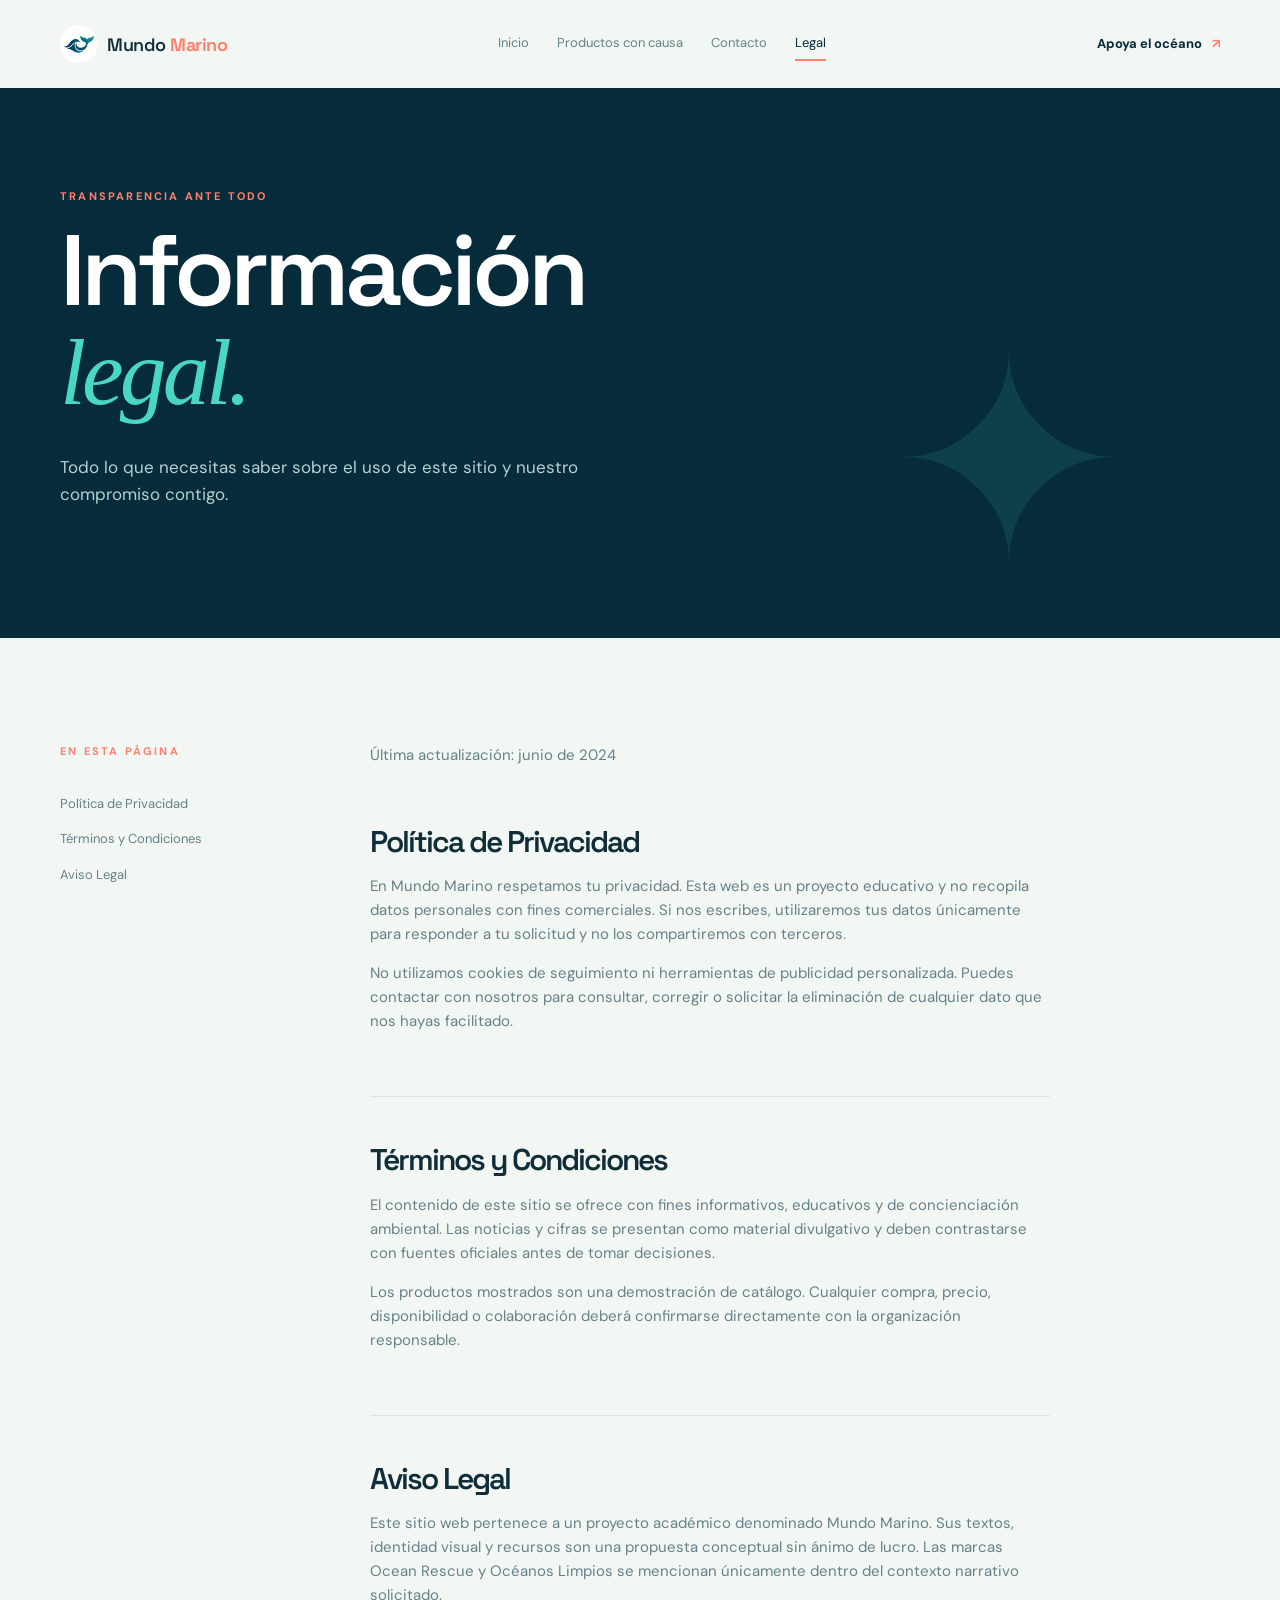
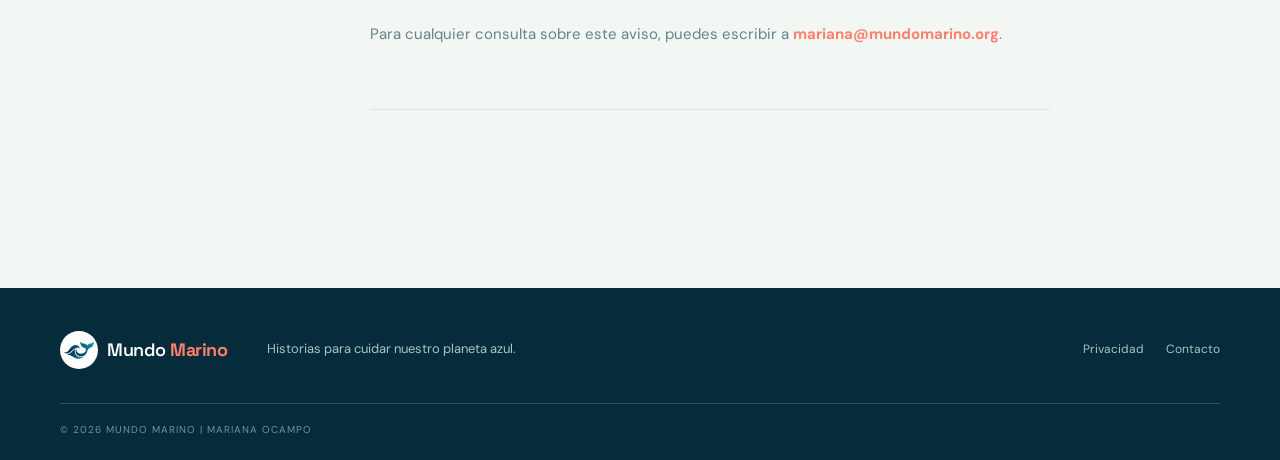
==== legal.html @ 95c935eb "first commit" ====
<!doctype html>
<html lang="es">
<head><meta charset="utf-8"><meta name="viewport" content="width=device-width, initial-scale=1"><meta name="description" content="Información legal de Mundo Marino."><title>Legal | Mundo Marino</title><link rel="icon" href="img/LOGO.jpg" type="image/jpeg"><link rel="preconnect" href="https://fonts.googleapis.com"><link rel="preconnect" href="https://fonts.gstatic.com" crossorigin><link href="https://fonts.googleapis.com/css2?family=DM+Sans:wght@400;500;700&family=Space+Grotesk:wght@500;600;700&display=swap" rel="stylesheet"><link rel="stylesheet" href="css/style.css"></head>
<body><header class="site-header"><nav class="nav container" aria-label="Navegación principal"><a class="brand" href="index.html"><img src="img/LOGO.jpg" alt="Logo de Mundo Marino"><span>Mundo <strong>Marino</strong></span></a><div class="nav-links"><a href="index.html">Inicio</a><a href="productos.html">Productos con causa</a><a href="contacto.html">Contacto</a><a class="active" href="legal.html">Legal</a></div><a class="nav-cta" href="productos.html">Apoya el océano <span>↗</span></a></nav></header>
<main><section class="page-hero legal-hero"><div class="container"><p class="eyebrow">Transparencia ante todo</p><h1>Información<br><em>legal.</em></h1><p class="hero-copy">Todo lo que necesitas saber sobre el uso de este sitio y nuestro compromiso contigo.</p></div></section><section class="legal-section container"><aside><p class="eyebrow">En esta página</p><a href="#privacidad">Política de Privacidad</a><a href="#terminos">Términos y Condiciones</a><a href="#aviso">Aviso Legal</a></aside><div class="legal-copy"><p class="updated">Última actualización: junio de 2024</p><article id="privacidad"><h2>Política de Privacidad</h2><p>En Mundo Marino respetamos tu privacidad. Esta web es un proyecto educativo y no recopila datos personales con fines comerciales. Si nos escribes, utilizaremos tus datos únicamente para responder a tu solicitud y no los compartiremos con terceros.</p><p>No utilizamos cookies de seguimiento ni herramientas de publicidad personalizada. Puedes contactar con nosotros para consultar, corregir o solicitar la eliminación de cualquier dato que nos hayas facilitado.</p></article><article id="terminos"><h2>Términos y Condiciones</h2><p>El contenido de este sitio se ofrece con fines informativos, educativos y de concienciación ambiental. Las noticias y cifras se presentan como material divulgativo y deben contrastarse con fuentes oficiales antes de tomar decisiones.</p><p>Los productos mostrados son una demostración de catálogo. Cualquier compra, precio, disponibilidad o colaboración deberá confirmarse directamente con la organización responsable.</p></article><article id="aviso"><h2>Aviso Legal</h2><p>Este sitio web pertenece a un proyecto académico denominado Mundo Marino. Sus textos, identidad visual y recursos son una propuesta conceptual sin ánimo de lucro. Las marcas Ocean Rescue y Océanos Limpios se mencionan únicamente dentro del contexto narrativo solicitado.</p><p>Para cualquier consulta sobre este aviso, puedes escribir a <a href="mailto:mariana@mundomarino.org">mariana@mundomarino.org</a>.</p></article></div></section></main>
<footer class="site-footer"><div class="container footer-inner"><a class="brand" href="index.html"><img src="img/LOGO.jpg" alt="Logo de Mundo Marino"><span>Mundo <strong>Marino</strong></span></a><p>Historias para cuidar nuestro planeta azul.</p><div class="footer-links"><a href="legal.html">Privacidad</a><a href="contacto.html">Contacto</a></div></div><div class="container footer-bottom"><span>© 2026 Mundo Marino | Mariana Ocampo</span></div></footer><script src="js/main.js"></script></body></html>
---- css/style.css ----
@import url('https://fonts.googleapis.com/css2?family=DM+Sans:wght@400;500;700&family=Space+Grotesk:wght@500;600;700&display=swap');
:root{--navy:#062b3b;--deep:#073c50;--turquoise:#49d6c3;--foam:#f2f7f3;--coral:#ff806d;--ink:#102e39;--muted:#66808a;--line:#d9e6e4;--white:#fff;--serif:Georgia,serif}
*{box-sizing:border-box}html{scroll-behavior:smooth}body{margin:0;color:var(--ink);font-family:'DM Sans',sans-serif;background:var(--foam);line-height:1.6}a{color:inherit;text-decoration:none}button,input,textarea{font:inherit}.container{width:min(1160px,calc(100% - 48px));margin:auto}.site-header{background:var(--foam);position:relative;z-index:5}.nav{height:88px;display:flex;align-items:center;justify-content:space-between;gap:28px}.brand{display:flex;align-items:center;gap:9px;font:600 18px 'Space Grotesk',sans-serif;letter-spacing:-.5px}.brand strong{color:var(--coral)}.brand-mark{display:grid;place-items:center;width:32px;height:32px;color:var(--navy);font-size:30px;line-height:1;transform:rotate(-10deg)}.nav-links{display:flex;gap:28px;font-size:13px;color:var(--muted)}.nav-links a{padding:6px 0;border-bottom:2px solid transparent;transition:.25s}.nav-links a:hover,.nav-links .active{color:var(--navy);border-color:var(--coral)}.nav-cta{color:var(--navy);font-size:13px;font-weight:700}.nav-cta span,.text-link span{color:var(--coral);padding-left:7px}.hero{min-height:620px;background:var(--navy);color:var(--white);position:relative;overflow:hidden;display:flex;align-items:center}.hero:after{content:'';position:absolute;inset:0;background:radial-gradient(ellipse at 80% 30%,rgba(73,214,195,.26),transparent 37%),linear-gradient(120deg,transparent 45%,rgba(5,77,95,.7) 45%);pointer-events:none}.hero-glow{position:absolute;width:650px;height:650px;border:1px solid rgba(73,214,195,.25);border-radius:50%;right:-150px;bottom:-330px;box-shadow:0 0 0 70px rgba(73,214,195,.04),0 0 0 140px rgba(73,214,195,.03)}.hero-content{position:relative;z-index:1;padding:72px 0}.eyebrow{color:var(--coral);font-size:11px;font-weight:700;letter-spacing:2.2px;text-transform:uppercase;margin:0 0 18px}.hero h1,.page-hero h1{font:600 clamp(54px,8vw,100px)/.94 'Space Grotesk',sans-serif;letter-spacing:-5px;margin:0 0 28px}.hero h1 em,.page-hero h1 em,h2 em{color:var(--turquoise);font:italic .94em var(--serif);letter-spacing:-4px}.hero-copy{max-width:440px;color:#b8d0d0;font-size:17px;margin:0 0 34px}.button{border:0;cursor:pointer;display:inline-flex;gap:18px;align-items:center;justify-content:center;padding:15px 22px;font-weight:700;font-size:13px;transition:.3s}.button-primary{background:var(--coral);color:var(--white)}.button-primary:hover{background:#ff9b8b;transform:translateY(-3px);box-shadow:0 10px 22px #ff806d44}.button-light{background:var(--white);color:var(--navy)}.button-light:hover{transform:translateY(-3px);background:var(--turquoise)}.hero-stat{position:absolute;z-index:1;right:max(48px,calc((100% - 1160px)/2));bottom:76px;display:flex;align-items:center;gap:14px}.hero-stat strong{font:600 54px 'Space Grotesk';color:var(--turquoise)}.hero-stat span{font-size:11px;line-height:1.25;letter-spacing:1px;text-transform:uppercase;color:#b8d0d0}.hero-line{position:absolute;width:150px;height:1px;background:var(--coral);right:0;bottom:45px}.news-section{padding:112px 0}.section-heading{display:flex;justify-content:space-between;gap:40px;align-items:end;margin-bottom:52px}.section-heading h2,h2{font:600 49px/.98 'Space Grotesk';letter-spacing:-2px;margin:0}.section-heading h2 em,h2 em{font-size:1em}.section-intro{max-width:325px;color:var(--muted);font-size:14px;margin:0}.news-grid{display:grid;grid-template-columns:1.25fr 1fr 1fr;gap:20px}.news-card{background:var(--white);transition:.3s;animation:rise .7s both}.news-card:hover,.product-card:hover{transform:translateY(-8px);box-shadow:0 20px 40px rgba(6,43,59,.12)}.card-image{height:215px;position:relative;overflow:hidden;background:var(--deep)}.news-card-featured .card-image{height:270px}.card-image:after{content:'';position:absolute;inset:0;background:linear-gradient(135deg,transparent,rgba(6,43,59,.48))}.coral-image{background:radial-gradient(circle at 20% 80%,#ff987c 0 8%,transparent 9%),radial-gradient(circle at 60% 68%,#34baae 0 11%,transparent 12%),linear-gradient(145deg,#123c58,#0d6c75 55%,#ef765e)}.clean-image{background:radial-gradient(circle at 25% 35%,#f0c878 0 9%,transparent 10%),radial-gradient(circle at 65% 70%,#47cbb9 0 18%,transparent 19%),linear-gradient(150deg,#0b4559,#2c9b9a)}.whale-image{background:radial-gradient(ellipse at 50% 65%,#132e53 0 19%,transparent 20%),linear-gradient(180deg,#56b7c3,#0c4663 75%)}.image-label,.card-number{position:absolute;z-index:1;color:var(--white);font-size:10px;letter-spacing:1.5px;text-transform:uppercase}.image-label{left:20px;top:18px}.card-number{right:20px;bottom:15px;font:600 20px 'Space Grotesk';color:var(--turquoise)}.card-body{padding:25px 25px 28px}.card-meta{color:var(--coral);font-size:10px;letter-spacing:1.2px;font-weight:700;margin:0 0 12px}.card-body h3,.product-info h3{font:600 22px/1.1 'Space Grotesk';margin:0 0 13px}.card-body p:not(.card-meta),.product-info>p:not(.card-meta){font-size:13px;color:var(--muted);margin:0 0 20px}.text-link{font-size:12px;font-weight:700}.impact-strip,.volunteer-section{background:var(--deep);color:var(--white);padding:80px 0}.impact-inner,.volunteer-inner{display:flex;align-items:end;justify-content:space-between;gap:30px}.impact-strip h2,.volunteer-section h2{font-size:48px}.impact-strip h2 em,.volunteer-section h2 em{color:var(--turquoise)}.page-hero{background:var(--navy);color:var(--white);padding:100px 0 96px;position:relative;overflow:hidden}.page-hero:after{content:'✦';position:absolute;right:12%;bottom:-50px;color:rgba(73,214,195,.12);font-size:280px}.page-hero .hero-copy{max-width:550px}.product-hero{background:linear-gradient(110deg,var(--navy),#095368)}.shop-section{padding:105px 0}.compact{align-items:center}.cart-note{color:var(--muted);font-size:13px}.cart-note span{color:var(--coral);font-size:24px;margin-left:12px}.products-grid{display:grid;grid-template-columns:repeat(3,1fr);gap:20px}.product-card{background:var(--white);transition:.3s}.product-visual{height:250px;position:relative;display:flex;align-items:center;justify-content:center;overflow:hidden}.product-visual:before{content:'';position:absolute;width:130px;height:190px;border-radius:22px 22px 35px 35px;background:var(--turquoise);box-shadow:15px 14px 0 rgba(6,43,59,.15);transform:rotate(8deg)}.product-visual span,.product-visual strong{position:absolute;z-index:1}.product-visual span{top:18px;left:20px;font-size:10px;letter-spacing:2px;color:var(--navy)}.product-visual strong{bottom:12px;right:20px;font:600 21px 'Space Grotesk';color:var(--white)}.bottle-visual{background:#d8efea}.bracelet-visual{background:#f8d5c8}.bracelet-visual:before{width:155px;height:155px;border:18px solid var(--coral);background:transparent;border-radius:50%;box-shadow:none;transform:rotate(-15deg)}.bag-visual{background:#d9e5d1}.bag-visual:before{width:155px;height:140px;border-radius:5px;background:#739b85;box-shadow:none;transform:rotate(-4deg)}.product-info{padding:25px}.product-buy{border-top:1px solid var(--line);padding-top:18px;display:flex;justify-content:space-between;align-items:center}.product-buy strong{font:600 24px 'Space Grotesk'}.button-small{background:var(--navy);color:var(--white);padding:11px 13px;font-size:11px}.button-small:hover{background:var(--coral)}.button-small span{font-size:18px}.volunteer-inner>div:last-child{max-width:390px}.volunteer-inner p:not(.eyebrow){color:#bad0ce;font-size:15px;margin:0 0 25px}.contact-section{padding:105px 0;display:grid;grid-template-columns:.8fr 1.2fr;gap:120px}.contact-info h2{margin-bottom:25px}.contact-info>p:not(.eyebrow){color:var(--muted);font-size:15px;max-width:360px}.contact-detail{display:flex;gap:16px;margin-top:35px;align-items:center}.contact-detail>span{font-size:25px;color:var(--coral)}.contact-detail small{display:block;color:var(--muted);font-size:9px;letter-spacing:1.5px}.contact-detail a,.contact-detail p{font-size:14px;font-weight:700;margin:2px 0}.contact-form{display:grid;grid-template-columns:1fr 1fr;gap:24px}.contact-form label{display:flex;flex-direction:column;gap:8px;color:var(--muted);font-size:11px;letter-spacing:1px;text-transform:uppercase}.contact-form label:nth-child(3),.contact-form label:nth-child(4),.contact-form button{grid-column:1/-1}.contact-form input,.contact-form textarea{border:0;border-bottom:1px solid #b9cecc;background:transparent;padding:10px 0;color:var(--ink);outline:0;resize:vertical;text-transform:none;letter-spacing:0}.contact-form input:focus,.contact-form textarea:focus{border-color:var(--coral)}.legal-section{display:grid;grid-template-columns:220px 1fr;gap:90px;padding:105px 0 130px}.legal-section aside{display:flex;flex-direction:column;gap:15px;position:sticky;top:30px;align-self:start}.legal-section aside a{font-size:13px;color:var(--muted)}.legal-section aside a:hover{color:var(--coral)}.legal-copy{max-width:680px}.updated{color:var(--muted);font-size:12px;margin:0 0 60px}.legal-copy article{padding:0 0 48px;margin-bottom:48px;border-bottom:1px solid var(--line)}.legal-copy h2{font-size:30px;margin-bottom:18px}.legal-copy p{color:var(--muted);font-size:15px}.legal-copy a{color:var(--coral);font-weight:700}.site-footer{background:var(--navy);color:var(--white);padding:38px 0 22px}.footer-inner{display:flex;align-items:center;gap:40px}.footer-inner p{color:#aac5c3;font-size:13px;margin-right:auto}.footer-links{display:flex;gap:22px;font-size:12px;color:#aac5c3}.footer-links a:hover{color:var(--turquoise)}.footer-bottom{border-top:1px solid #295265;margin-top:30px;padding-top:18px;display:flex;justify-content:space-between;color:#72959a;font-size:10px;letter-spacing:1px;text-transform:uppercase}@keyframes rise{from{opacity:0;transform:translateY(20px)}to{opacity:1;transform:translateY(0)}}@media(max-width:800px){.nav{height:auto;padding:20px 0;flex-wrap:wrap}.nav-links{order:3;width:100%;justify-content:space-between;gap:10px}.nav-cta{display:none}.hero{min-height:590px}.hero-stat{right:24px;bottom:45px}.section-heading,.impact-inner,.volunteer-inner{align-items:flex-start;flex-direction:column}.news-grid,.products-grid{grid-template-columns:1fr}.contact-section{grid-template-columns:1fr;gap:55px}.legal-section{grid-template-columns:1fr;gap:45px}.legal-section aside{position:static}.legal-section aside a{display:inline-block;margin-right:15px}.footer-inner{align-items:flex-start;flex-wrap:wrap;gap:18px}.footer-inner p{width:100%;order:3}.hero h1,.page-hero h1{letter-spacing:-3px}.section-heading h2,h2,.impact-strip h2,.volunteer-section h2{font-size:42px}}@media(max-width:480px){.container{width:min(100% - 32px,1160px)}.nav-links{font-size:11px}.hero-content{padding-top:35px}.hero-stat{left:16px;right:auto}.hero-stat strong{font-size:42px}.news-section,.shop-section,.contact-section,.legal-section{padding:75px 0}.contact-form{display:flex;flex-direction:column}.page-hero{padding:75px 0}.footer-bottom{flex-direction:column;gap:8px}}

/* Recursos locales e interacciones */
.brand img{width:38px;height:38px;object-fit:cover;border-radius:50%;display:block}
.hero-slider{background-image:var(--hero-image),linear-gradient(120deg,#062b3b,#075469);background-position:center;background-size:cover;transition:background-image .35s ease}
.hero-slider.is-changing{opacity:.9}
.hero-overlay{position:absolute;inset:0;background:rgba(2,22,31,.28);z-index:0;backdrop-filter:blur(1px)}
.hero-slider:after{background:linear-gradient(120deg,rgba(2,22,31,.72),rgba(5,77,95,.38))}
.product-photo{background:var(--deep)}
.card-image img{width:100%;height:100%;object-fit:cover;display:block;filter:saturate(.9)}
.product-photo img{width:100%;height:100%;object-fit:cover;display:block;filter:saturate(.9)}
.product-photo:after{content:'';position:absolute;inset:0;background:linear-gradient(135deg,rgba(6,43,59,.05),rgba(6,43,59,.45))}
.cart-count{display:inline-grid;place-items:center;min-width:20px;height:20px;padding:0 5px;border-radius:20px;background:var(--coral);color:var(--white);font-size:11px}
.modal-backdrop{position:fixed;inset:0;z-index:20;background:rgba(2,22,31,.7);display:grid;place-items:center;padding:20px;opacity:0;visibility:hidden;transition:.25s}
.modal-backdrop.is-open{opacity:1;visibility:visible}
.cart-modal{position:relative;width:min(520px,100%);max-height:90vh;overflow:auto;background:var(--foam);padding:38px;transform:translateY(18px);transition:.3s}
.modal-backdrop.is-open .cart-modal{transform:translateY(0)}
.modal-close{position:absolute;right:18px;top:14px;border:0;background:none;color:var(--muted);font-size:28px;cursor:pointer}
.cart-modal h2{font-size:34px;margin-bottom:25px}
.cart-item{display:grid;grid-template-columns:1fr auto auto;gap:15px;align-items:center;border-bottom:1px solid var(--line);padding:14px 0;font-size:14px}
.cart-item strong{font-family:'Space Grotesk'}
.cart-item button{border:0;background:none;color:var(--coral);font-size:20px;cursor:pointer}
.empty-cart{color:var(--muted);font-size:14px;padding:15px 0}
.cart-total{display:flex;justify-content:space-between;border-top:2px solid var(--navy);margin-top:22px;padding:18px 0;font-weight:700}
.cart-total strong{font:600 24px 'Space Grotesk'}
.pay-button{width:100%}
.payment-message,.form-message{font-size:13px;color:var(--coral);margin:15px 0 0}
.payment-message.success,.form-message.is-visible{color:#208a61;background:#daf4e6;padding:12px}
.form-message{grid-column:1/-1}
@media(max-width:480px){.cart-modal{padding:30px 22px}}
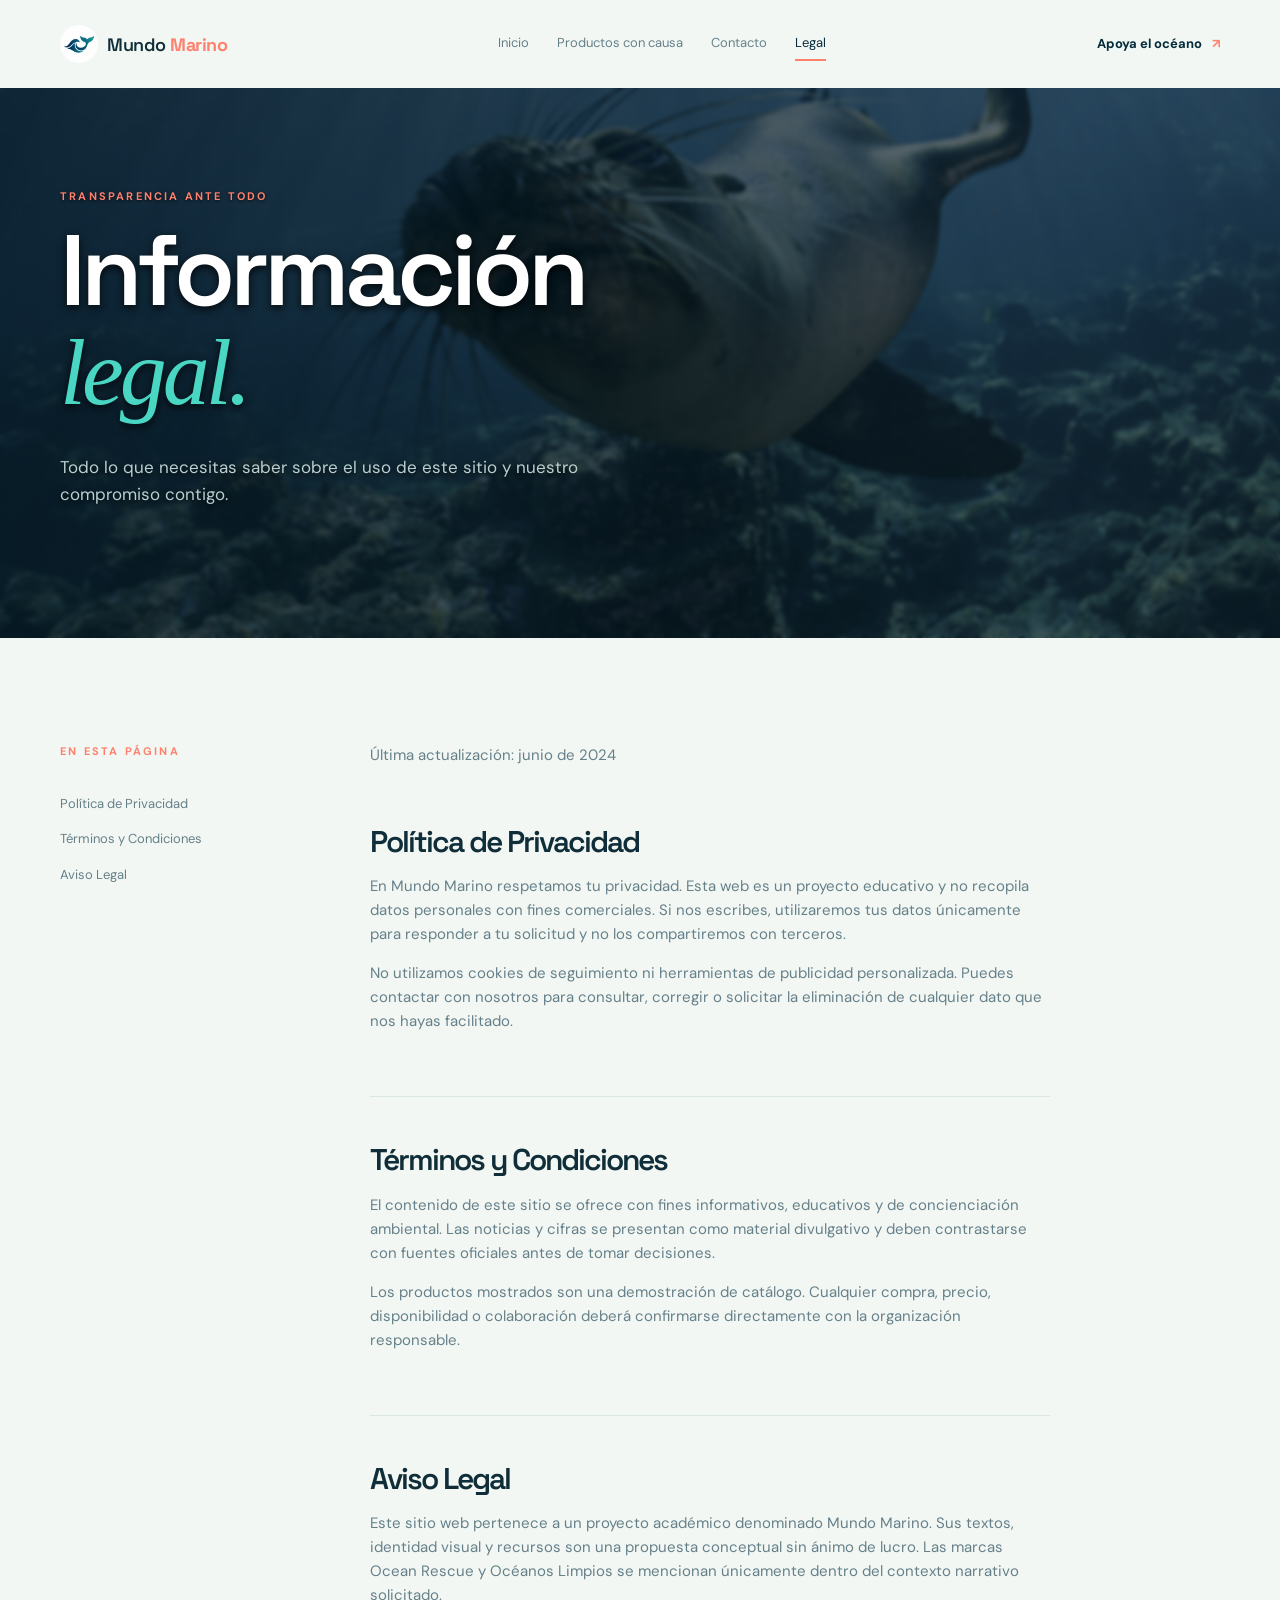
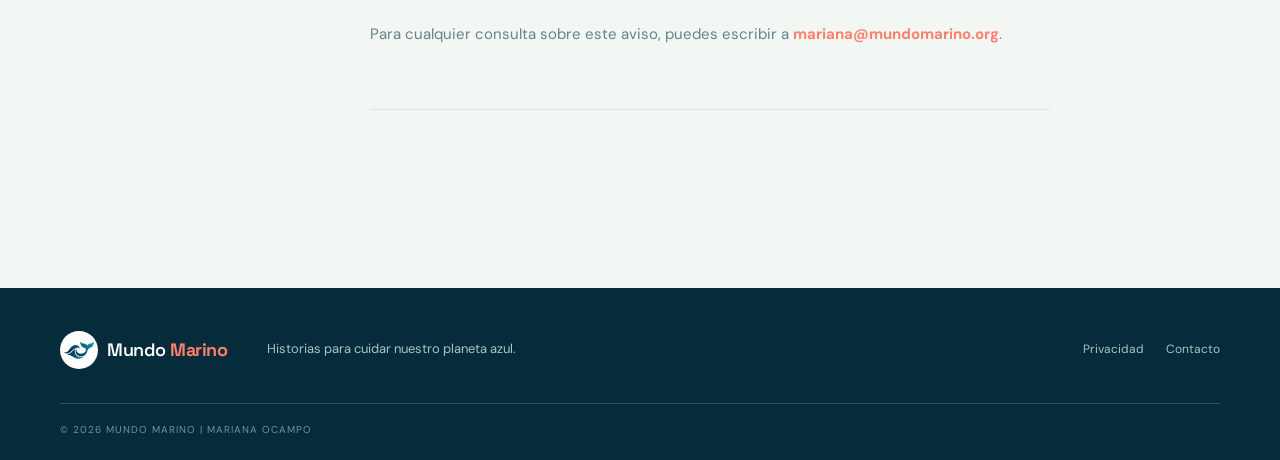
==== commit f0ab86f5: "feat: Actualiza la página de contacto y legal con navegación móvil, mejora el estilo responsivo y ag" ====
--- a/legal.html
+++ b/legal.html
@@ -1,6 +1,8 @@
-<!doctype html>
+﻿<!doctype html>
 <html lang="es">
 <head><meta charset="utf-8"><meta name="viewport" content="width=device-width, initial-scale=1"><meta name="description" content="Información legal de Mundo Marino."><title>Legal | Mundo Marino</title><link rel="icon" href="img/LOGO.jpg" type="image/jpeg"><link rel="preconnect" href="https://fonts.googleapis.com"><link rel="preconnect" href="https://fonts.gstatic.com" crossorigin><link href="https://fonts.googleapis.com/css2?family=DM+Sans:wght@400;500;700&family=Space+Grotesk:wght@500;600;700&display=swap" rel="stylesheet"><link rel="stylesheet" href="css/style.css"></head>
-<body><header class="site-header"><nav class="nav container" aria-label="Navegación principal"><a class="brand" href="index.html"><img src="img/LOGO.jpg" alt="Logo de Mundo Marino"><span>Mundo <strong>Marino</strong></span></a><div class="nav-links"><a href="index.html">Inicio</a><a href="productos.html">Productos con causa</a><a href="contacto.html">Contacto</a><a class="active" href="legal.html">Legal</a></div><a class="nav-cta" href="productos.html">Apoya el océano <span>↗</span></a></nav></header>
-<main><section class="page-hero legal-hero"><div class="container"><p class="eyebrow">Transparencia ante todo</p><h1>Información<br><em>legal.</em></h1><p class="hero-copy">Todo lo que necesitas saber sobre el uso de este sitio y nuestro compromiso contigo.</p></div></section><section class="legal-section container"><aside><p class="eyebrow">En esta página</p><a href="#privacidad">Política de Privacidad</a><a href="#terminos">Términos y Condiciones</a><a href="#aviso">Aviso Legal</a></aside><div class="legal-copy"><p class="updated">Última actualización: junio de 2024</p><article id="privacidad"><h2>Política de Privacidad</h2><p>En Mundo Marino respetamos tu privacidad. Esta web es un proyecto educativo y no recopila datos personales con fines comerciales. Si nos escribes, utilizaremos tus datos únicamente para responder a tu solicitud y no los compartiremos con terceros.</p><p>No utilizamos cookies de seguimiento ni herramientas de publicidad personalizada. Puedes contactar con nosotros para consultar, corregir o solicitar la eliminación de cualquier dato que nos hayas facilitado.</p></article><article id="terminos"><h2>Términos y Condiciones</h2><p>El contenido de este sitio se ofrece con fines informativos, educativos y de concienciación ambiental. Las noticias y cifras se presentan como material divulgativo y deben contrastarse con fuentes oficiales antes de tomar decisiones.</p><p>Los productos mostrados son una demostración de catálogo. Cualquier compra, precio, disponibilidad o colaboración deberá confirmarse directamente con la organización responsable.</p></article><article id="aviso"><h2>Aviso Legal</h2><p>Este sitio web pertenece a un proyecto académico denominado Mundo Marino. Sus textos, identidad visual y recursos son una propuesta conceptual sin ánimo de lucro. Las marcas Ocean Rescue y Océanos Limpios se mencionan únicamente dentro del contexto narrativo solicitado.</p><p>Para cualquier consulta sobre este aviso, puedes escribir a <a href="mailto:mariana@mundomarino.org">mariana@mundomarino.org</a>.</p></article></div></section></main>
+<body><header class="site-header"><nav class="nav container" aria-label="Navegación principal"><a class="brand" href="index.html"><img src="img/LOGO.jpg" alt="Logo de Mundo Marino"><span>Mundo <strong>Marino</strong></span></a><button class="menu-toggle" type="button" aria-expanded="false" aria-controls="site-menu"><span></span><span></span><span></span><b>Menú</b></button><div class="nav-links" id="site-menu"><a href="index.html">Inicio</a><a href="productos.html">Productos con causa</a><a href="contacto.html">Contacto</a><a class="active" href="legal.html">Legal</a></div><a class="nav-cta" href="productos.html">Apoya el océano <span>↗</span></a></nav></header>
+<main><section class="page-hero legal-hero hero-slider" data-start="0" data-slides="img/FONDO01.jpg,img/FONDO02.jpg,img/FONDO03.jpg"><div class="hero-overlay"></div><div class="container"><p class="eyebrow">Transparencia ante todo</p><h1>Información<br><em>legal.</em></h1><p class="hero-copy">Todo lo que necesitas saber sobre el uso de este sitio y nuestro compromiso contigo.</p></div></section><section class="legal-section container"><aside><p class="eyebrow">En esta página</p><a href="#privacidad">Política de Privacidad</a><a href="#terminos">Términos y Condiciones</a><a href="#aviso">Aviso Legal</a></aside><div class="legal-copy"><p class="updated">Última actualización: junio de 2024</p><article id="privacidad"><h2>Política de Privacidad</h2><p>En Mundo Marino respetamos tu privacidad. Esta web es un proyecto educativo y no recopila datos personales con fines comerciales. Si nos escribes, utilizaremos tus datos únicamente para responder a tu solicitud y no los compartiremos con terceros.</p><p>No utilizamos cookies de seguimiento ni herramientas de publicidad personalizada. Puedes contactar con nosotros para consultar, corregir o solicitar la eliminación de cualquier dato que nos hayas facilitado.</p></article><article id="terminos"><h2>Términos y Condiciones</h2><p>El contenido de este sitio se ofrece con fines informativos, educativos y de concienciación ambiental. Las noticias y cifras se presentan como material divulgativo y deben contrastarse con fuentes oficiales antes de tomar decisiones.</p><p>Los productos mostrados son una demostración de catálogo. Cualquier compra, precio, disponibilidad o colaboración deberá confirmarse directamente con la organización responsable.</p></article><article id="aviso"><h2>Aviso Legal</h2><p>Este sitio web pertenece a un proyecto académico denominado Mundo Marino. Sus textos, identidad visual y recursos son una propuesta conceptual sin ánimo de lucro. Las marcas Ocean Rescue y Océanos Limpios se mencionan únicamente dentro del contexto narrativo solicitado.</p><p>Para cualquier consulta sobre este aviso, puedes escribir a <a href="mailto:mariana@mundomarino.org">mariana@mundomarino.org</a>.</p></article></div></section></main>
 <footer class="site-footer"><div class="container footer-inner"><a class="brand" href="index.html"><img src="img/LOGO.jpg" alt="Logo de Mundo Marino"><span>Mundo <strong>Marino</strong></span></a><p>Historias para cuidar nuestro planeta azul.</p><div class="footer-links"><a href="legal.html">Privacidad</a><a href="contacto.html">Contacto</a></div></div><div class="container footer-bottom"><span>© 2026 Mundo Marino | Mariana Ocampo</span></div></footer><script src="js/main.js"></script></body></html>
+
+
--- a/css/style.css
+++ b/css/style.css
@@ -30,3 +30,47 @@
 .payment-message.success,.form-message.is-visible{color:#208a61;background:#daf4e6;padding:12px}
 .form-message{grid-column:1/-1}
 @media(max-width:480px){.cart-modal{padding:30px 22px}}
+
+/* Navegación móvil y escalado fluido */
+.menu-toggle{display:none;border:0;background:transparent;color:var(--navy);cursor:pointer;padding:8px;align-items:center;gap:4px}
+.menu-toggle span{display:block;width:22px;height:2px;background:var(--navy);transition:.25s}
+.menu-toggle b{font-size:10px;font-weight:700;letter-spacing:1px;text-transform:uppercase;margin-left:5px}
+.page-hero.hero-slider{background-image:var(--hero-image),linear-gradient(110deg,var(--navy),#095368);background-position:center;background-size:cover;transition:background-image .35s ease}
+.page-hero.hero-slider .hero-overlay{position:absolute;inset:0;z-index:0;background:linear-gradient(90deg,rgba(2,22,31,.78),rgba(2,22,31,.52)),rgba(2,22,31,.2);backdrop-filter:blur(2px)}
+.page-hero.hero-slider .container{position:relative;z-index:1;text-shadow:0 2px 5px rgba(0,0,0,.62)}
+.page-hero.hero-slider .eyebrow{text-shadow:0 1px 3px rgba(0,0,0,.75)}
+.page-hero.hero-slider h1{text-shadow:0 3px 9px rgba(0,0,0,.78)}
+.page-hero.hero-slider .hero-copy{text-shadow:0 2px 5px rgba(0,0,0,.7)}
+.page-hero.hero-slider:after{content:none}
+@media(max-width:800px){
+  .container{width:min(100% - 32px,1160px)}
+  .nav{min-height:76px;height:auto;padding:14px 0;gap:12px;flex-wrap:wrap}
+  .brand{font-size:clamp(15px,4vw,18px)}
+  .menu-toggle{display:flex;margin-left:auto}
+  .nav-links{display:none;order:4;width:100%;flex-direction:column;gap:0;padding:8px 0 4px;border-top:1px solid var(--line)}
+  .nav-links.is-open{display:flex;animation:menuIn .25s ease both}
+  .nav-links a{padding:12px 4px;border-bottom:1px solid var(--line)}
+  .nav-cta{font-size:12px}
+  .hero,.page-hero{min-height:clamp(500px,72vh,650px)}
+  .hero h1,.page-hero h1{font-size:clamp(44px,11vw,86px);letter-spacing:-3px}
+  .hero-copy{font-size:clamp(15px,3.8vw,17px)}
+  .section-heading h2,h2{font-size:clamp(34px,8vw,49px)}
+  .card-body h3,.product-info h3{font-size:clamp(19px,4.8vw,22px)}
+  .news-grid,.products-grid{grid-template-columns:repeat(auto-fit,minmax(min(100%,280px),1fr))}
+  .contact-section{grid-template-columns:1fr;gap:55px}
+  .legal-section{grid-template-columns:1fr;gap:45px}
+  .hero-stat{right:22px;bottom:46px}
+  .hero-stat strong{font-size:clamp(38px,10vw,54px)}
+}
+@media(max-width:480px){
+  .nav-cta{font-size:0}
+  .nav-cta .cart-count{font-size:11px}
+  .nav-cta span{font-size:16px}
+  .hero-content{padding:44px 0 120px}
+  .hero-stat{left:16px;right:auto}
+  .section-heading,.impact-inner,.volunteer-inner{gap:24px}
+  .contact-form{display:flex;flex-direction:column}
+  .footer-inner{align-items:flex-start;flex-wrap:wrap}
+  .footer-bottom{flex-direction:column;gap:8px}
+}
+@keyframes menuIn{from{opacity:0;transform:translateY(-5px)}to{opacity:1;transform:translateY(0)}}
